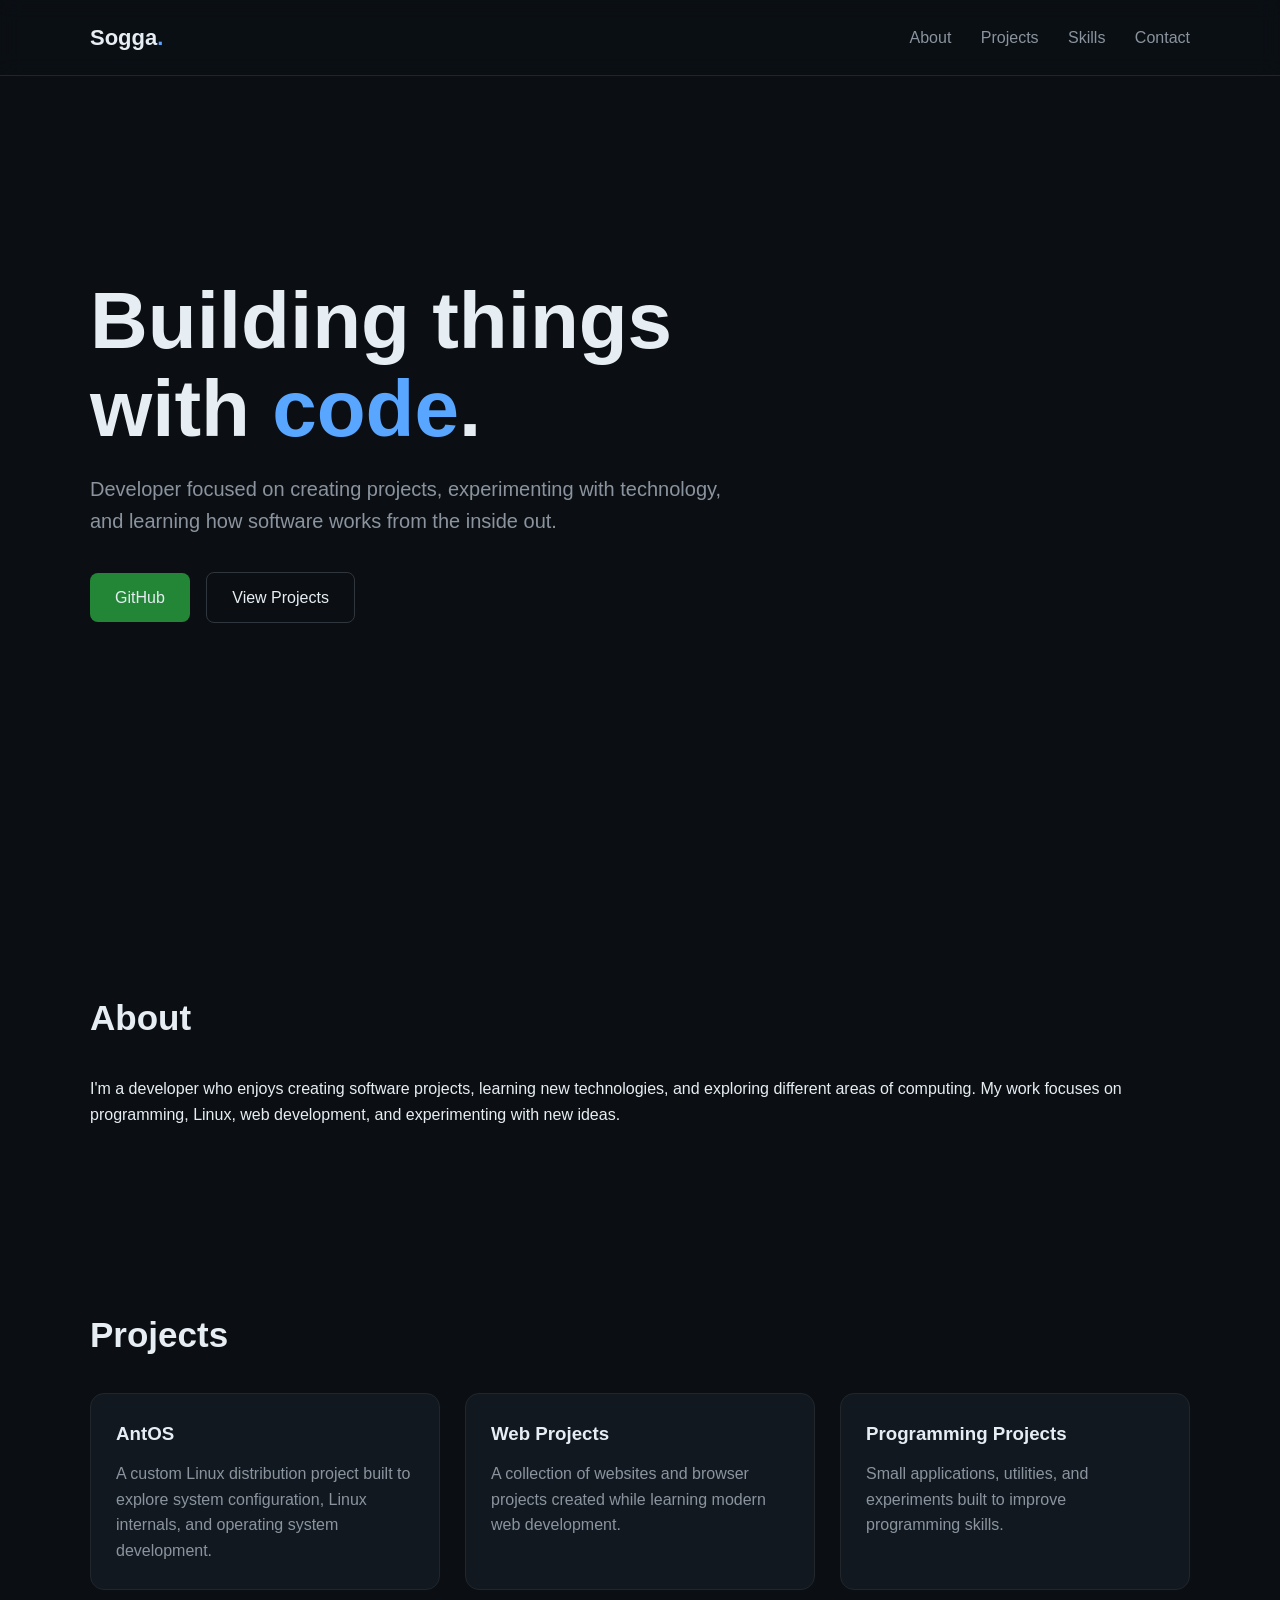
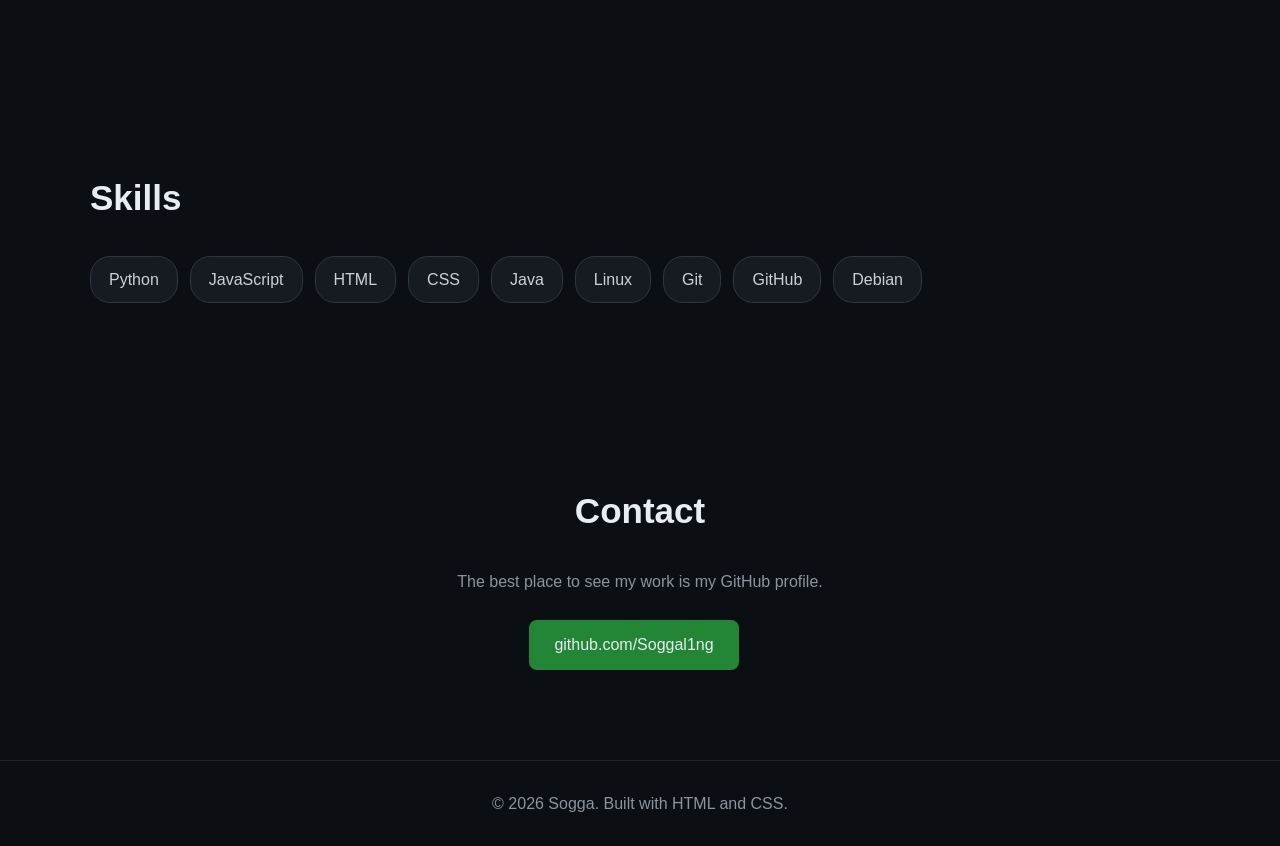
==== index.html @ 079d5b41 "Add initial developer portfolio HTML structure Initial commit of the developer portfolio HTML struct" ====
<!DOCTYPE html>
<html lang="en">
<head>
<meta charset="UTF-8">
<meta name="viewport" content="width=device-width, initial-scale=1.0">

<title>Sogga | Developer Portfolio</title>

<style>
    * {
        margin: 0;
        padding: 0;
        box-sizing: border-box;
    }

    html {
        scroll-behavior: smooth;
    }

    body {
        font-family: Inter, "Segoe UI", Arial, sans-serif;
        background: #0b0f14;
        color: #e6edf3;
        line-height: 1.6;
    }

    a {
        color: inherit;
        text-decoration: none;
    }

    .container {
        width: 90%;
        max-width: 1100px;
        margin: auto;
    }

    /* Navigation */

    nav {
        position: fixed;
        top: 0;
        width: 100%;
        background: rgba(11,15,20,0.8);
        backdrop-filter: blur(10px);
        border-bottom: 1px solid #21262d;
        z-index: 100;
    }

    nav .container {
        display: flex;
        justify-content: space-between;
        align-items: center;
        padding: 20px 0;
    }

    .logo {
        font-size: 22px;
        font-weight: 700;
    }

    .logo span {
        color: #58a6ff;
    }

    nav a {
        margin-left: 25px;
        color: #8b949e;
        transition: 0.3s;
    }

    nav a:hover {
        color: white;
    }


    /* Hero */

    .hero {
        min-height: 100vh;
        display: flex;
        align-items: center;
    }

    .hero h1 {
        font-size: clamp(45px, 8vw, 80px);
        line-height: 1.1;
    }

    .hero h1 span {
        color: #58a6ff;
    }

    .hero p {
        margin-top: 20px;
        max-width: 650px;
        color: #8b949e;
        font-size: 20px;
    }

    .buttons {
        margin-top: 35px;
    }

    .button {
        display: inline-block;
        padding: 12px 25px;
        border-radius: 8px;
        margin-right: 12px;
        background: #238636;
        transition: 0.3s;
    }

    .button:hover {
        transform: translateY(-3px);
        background: #2ea043;
    }

    .button.secondary {
        background: transparent;
        border: 1px solid #30363d;
    }


    /* Sections */

    section {
        padding: 90px 0;
    }

    h2 {
        font-size: 35px;
        margin-bottom: 30px;
    }


    /* Cards */

    .grid {
        display: grid;
        grid-template-columns: repeat(auto-fit,minmax(280px,1fr));
        gap: 25px;
    }

    .card {
        background: #111820;
        border: 1px solid #21262d;
        padding: 25px;
        border-radius: 14px;
        transition: 0.3s;
    }

    .card:hover {
        transform: translateY(-5px);
        border-color: #58a6ff;
    }

    .card h3 {
        margin-bottom: 12px;
    }

    .card p {
        color: #8b949e;
    }


    /* Skills */

    .skills {
        display: flex;
        flex-wrap: wrap;
        gap: 12px;
    }

    .skill {
        background: #161b22;
        border: 1px solid #30363d;
        padding: 10px 18px;
        border-radius: 20px;
        color: #c9d1d9;
    }


    /* Contact */

    .contact {
        text-align: center;
    }

    .contact p {
        color: #8b949e;
    }


    footer {
        text-align: center;
        padding: 30px;
        border-top: 1px solid #21262d;
        color: #8b949e;
    }


    /* Animation */

    .fade {
        animation: fade 1s ease;
    }

    @keyframes fade {
        from {
            opacity: 0;
            transform: translateY(20px);
        }

        to {
            opacity: 1;
            transform: translateY(0);
        }
    }

</style>

</head>

<body>


<nav>
<div class="container">

<div class="logo">
Sogga<span>.</span>
</div>

<div>
<a href="#about">About</a>
<a href="#projects">Projects</a>
<a href="#skills">Skills</a>
<a href="#contact">Contact</a>
</div>

</div>
</nav>



<header class="hero">
<div class="container fade">

<h1>
Building things<br>
with <span>code</span>.
</h1>

<p>
Developer focused on creating projects, experimenting with technology,
and learning how software works from the inside out.
</p>


<div class="buttons">

<a class="button" href="https://github.com/Soggal1ng">
GitHub
</a>

<a class="button secondary" href="#projects">
View Projects
</a>

</div>

</div>
</header>




<section id="about">

<div class="container">

<h2>About</h2>

<p>
I'm a developer who enjoys creating software projects,
learning new technologies, and exploring different areas
of computing.

My work focuses on programming, Linux, web development,
and experimenting with new ideas.
</p>

</div>

</section>





<section id="projects">

<div class="container">

<h2>Projects</h2>


<div class="grid">


<div class="card">

<h3>AntOS</h3>

<p>
A custom Linux distribution project built to explore
system configuration, Linux internals, and operating
system development.
</p>

</div>



<div class="card">

<h3>Web Projects</h3>

<p>
A collection of websites and browser projects created
while learning modern web development.
</p>

</div>



<div class="card">

<h3>Programming Projects</h3>

<p>
Small applications, utilities, and experiments built
to improve programming skills.
</p>

</div>


</div>

</div>

</section>





<section id="skills">

<div class="container">

<h2>Skills</h2>


<div class="skills">

<div class="skill">Python</div>
<div class="skill">JavaScript</div>
<div class="skill">HTML</div>
<div class="skill">CSS</div>
<div class="skill">Java</div>
<div class="skill">Linux</div>
<div class="skill">Git</div>
<div class="skill">GitHub</div>
<div class="skill">Debian</div>

</div>

</div>

</section>





<section id="contact">

<div class="container contact">

<h2>Contact</h2>

<p>
The best place to see my work is my GitHub profile.
</p>

<br>

<a class="button" href="https://github.com/Soggal1ng">
github.com/Soggal1ng
</a>


</div>

</section>




<footer>

© 2026 Sogga. Built with HTML and CSS.

</footer>


</body>
</html>
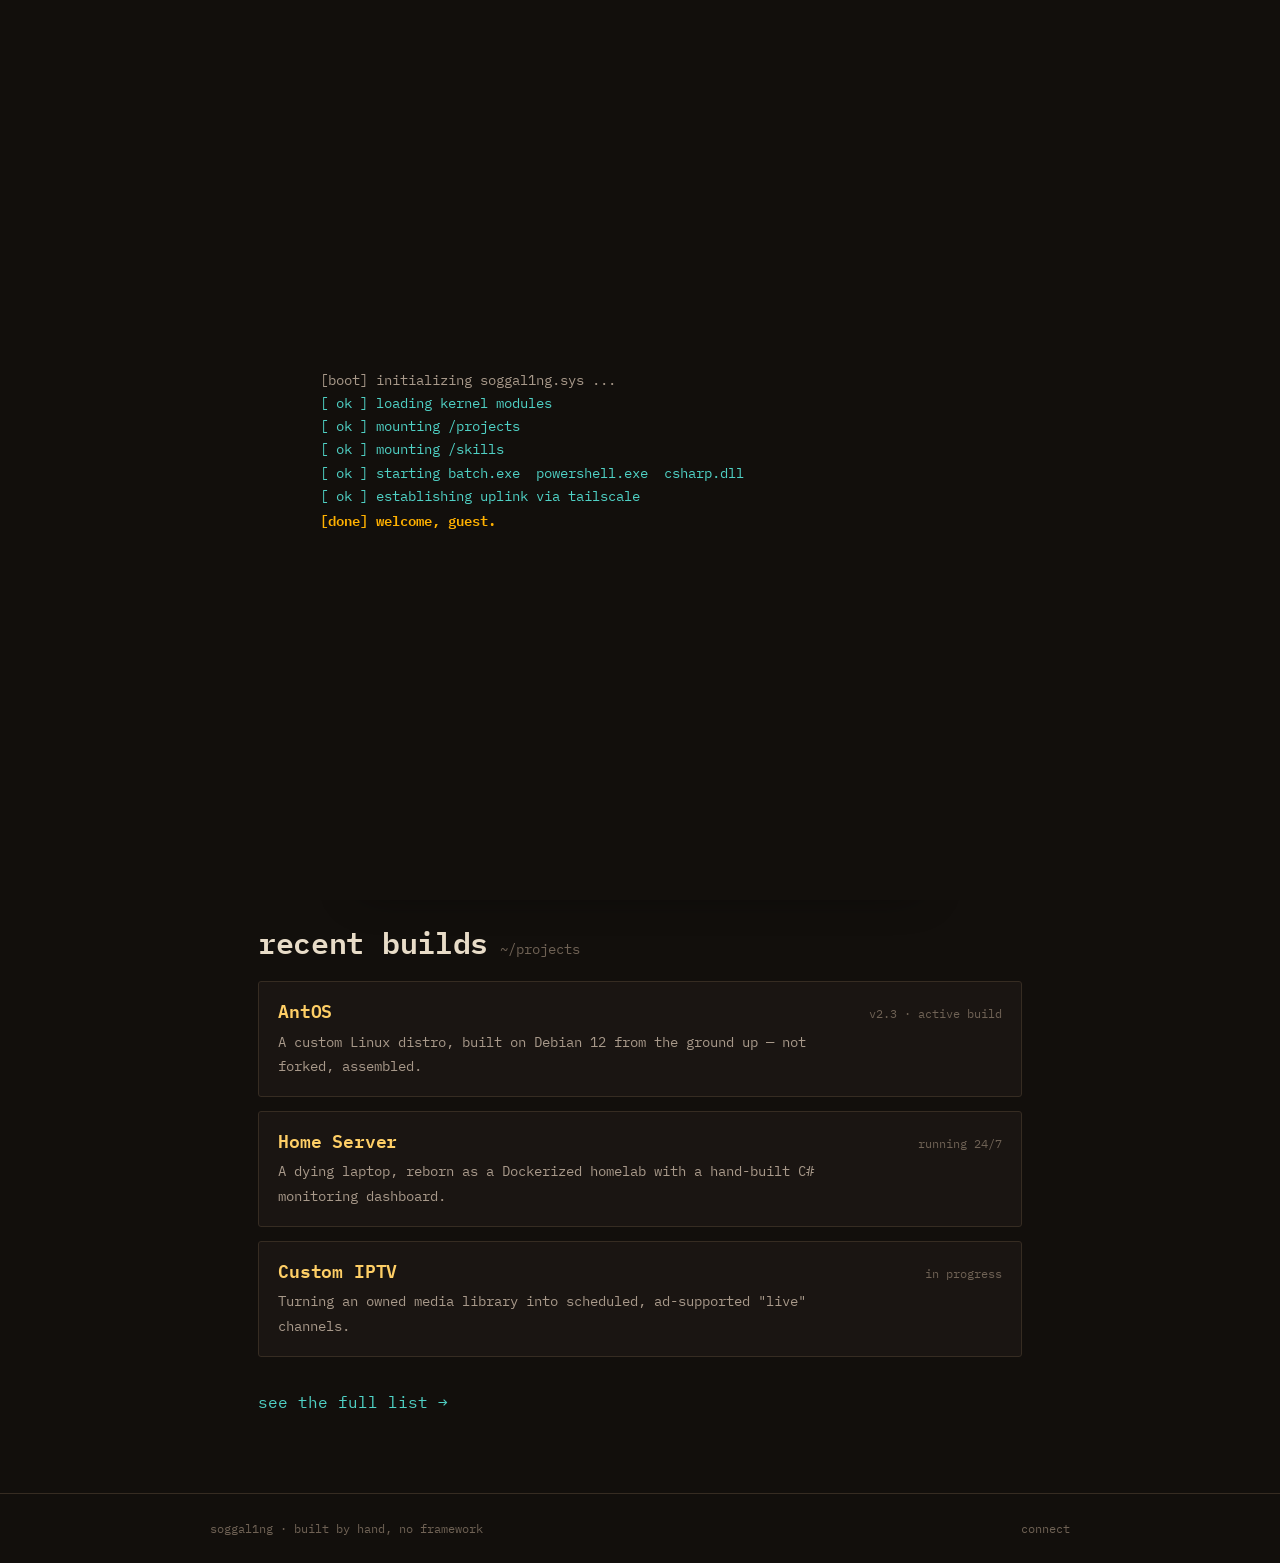
==== commit c0240f90: "Add files via upload" ====
--- a/index.html
+++ b/index.html
@@ -1,422 +1,149 @@
-<!DOCTYPE html>
+<!doctype html>
 <html lang="en">
 <head>
 <meta charset="UTF-8">
-<meta name="viewport" content="width=device-width, initial-scale=1.0">
+<meta name="viewport" content="width=device-width, initial-scale=1">
+<title>soggal1ng — home</title>
+<meta name="description" content="soggal1ng — scripts, self-hosted systems, and one custom Linux distro that refuses to be finished.">
+<link rel="icon" href="data:image/svg+xml,%3Csvg xmlns='http://www.w3.org/2000/svg' viewBox='0 0 100 100'%3E%3Crect width='100' height='100' fill='%23120f0c'/%3E%3Ctext x='50' y='68' font-size='60' text-anchor='middle' fill='%23ffb100' font-family='monospace'%3E%3E%3C/text%3E%3C/svg%3E">
+<link rel="preconnect" href="https://fonts.googleapis.com">
+<link rel="preconnect" href="https://fonts.gstatic.com" crossorigin>
+<link rel="stylesheet" href="css/style.css">
+<link rel="stylesheet" href="css/effects.css">
+<link rel="stylesheet" href="css/components.css">
+</head>
+<body>
+<a class="skip-link" href="#main">Skip to content</a>
+<canvas id="bgfx" aria-hidden="true"></canvas>
 
-<title>Sogga | Developer Portfolio</title>
-
-<style>
-    * {
-        margin: 0;
-        padding: 0;
-        box-sizing: border-box;
-    }
-
-    html {
-        scroll-behavior: smooth;
-    }
-
-    body {
-        font-family: Inter, "Segoe UI", Arial, sans-serif;
-        background: #0b0f14;
-        color: #e6edf3;
-        line-height: 1.6;
-    }
-
-    a {
-        color: inherit;
-        text-decoration: none;
-    }
-
-    .container {
-        width: 90%;
-        max-width: 1100px;
-        margin: auto;
-    }
-
-    /* Navigation */
-
-    nav {
-        position: fixed;
-        top: 0;
-        width: 100%;
-        background: rgba(11,15,20,0.8);
-        backdrop-filter: blur(10px);
-        border-bottom: 1px solid #21262d;
-        z-index: 100;
-    }
-
-    nav .container {
-        display: flex;
-        justify-content: space-between;
-        align-items: center;
-        padding: 20px 0;
-    }
-
-    .logo {
-        font-size: 22px;
-        font-weight: 700;
-    }
-
-    .logo span {
-        color: #58a6ff;
-    }
-
-    nav a {
-        margin-left: 25px;
-        color: #8b949e;
-        transition: 0.3s;
-    }
-
-    nav a:hover {
-        color: white;
-    }
-
-
-    /* Hero */
-
-    .hero {
-        min-height: 100vh;
-        display: flex;
-        align-items: center;
-    }
-
-    .hero h1 {
-        font-size: clamp(45px, 8vw, 80px);
-        line-height: 1.1;
-    }
-
-    .hero h1 span {
-        color: #58a6ff;
-    }
-
-    .hero p {
-        margin-top: 20px;
-        max-width: 650px;
-        color: #8b949e;
-        font-size: 20px;
-    }
-
-    .buttons {
-        margin-top: 35px;
-    }
-
-    .button {
-        display: inline-block;
-        padding: 12px 25px;
-        border-radius: 8px;
-        margin-right: 12px;
-        background: #238636;
-        transition: 0.3s;
-    }
-
-    .button:hover {
-        transform: translateY(-3px);
-        background: #2ea043;
-    }
-
-    .button.secondary {
-        background: transparent;
-        border: 1px solid #30363d;
-    }
-
-
-    /* Sections */
-
-    section {
-        padding: 90px 0;
-    }
-
-    h2 {
-        font-size: 35px;
-        margin-bottom: 30px;
-    }
-
-
-    /* Cards */
-
-    .grid {
-        display: grid;
-        grid-template-columns: repeat(auto-fit,minmax(280px,1fr));
-        gap: 25px;
-    }
-
-    .card {
-        background: #111820;
-        border: 1px solid #21262d;
-        padding: 25px;
-        border-radius: 14px;
-        transition: 0.3s;
-    }
-
-    .card:hover {
-        transform: translateY(-5px);
-        border-color: #58a6ff;
-    }
-
-    .card h3 {
-        margin-bottom: 12px;
-    }
-
-    .card p {
-        color: #8b949e;
-    }
-
-
-    /* Skills */
-
-    .skills {
-        display: flex;
-        flex-wrap: wrap;
-        gap: 12px;
-    }
-
-    .skill {
-        background: #161b22;
-        border: 1px solid #30363d;
-        padding: 10px 18px;
-        border-radius: 20px;
-        color: #c9d1d9;
-    }
-
-
-    /* Contact */
-
-    .contact {
-        text-align: center;
-    }
-
-    .contact p {
-        color: #8b949e;
-    }
-
-
-    footer {
-        text-align: center;
-        padding: 30px;
-        border-top: 1px solid #21262d;
-        color: #8b949e;
-    }
-
-
-    /* Animation */
-
-    .fade {
-        animation: fade 1s ease;
-    }
-
-    @keyframes fade {
-        from {
-            opacity: 0;
-            transform: translateY(20px);
-        }
-
-        to {
-            opacity: 1;
-            transform: translateY(0);
-        }
-    }
-
-</style>
-
-</head>
-
-<body>
-
-
-<nav>
-<div class="container">
-
-<div class="logo">
-Sogga<span>.</span>
+<div id="boot" aria-hidden="true">
+  <div id="boot-log"></div>
+  <p id="boot-skip"></p>
 </div>
 
-<div>
-<a href="#about">About</a>
-<a href="#projects">Projects</a>
-<a href="#skills">Skills</a>
-<a href="#contact">Contact</a>
+<div class="page">
+  <header class="topbar">
+    <div class="topbar-inner">
+      <span class="prompt"><strong>soggal1ng</strong>@web:~$<span class="cursor-blink">&nbsp;</span></span>
+      <nav class="navlinks" aria-label="Primary">
+        <a href="index.html" aria-current="page">home</a>
+        <a href="projects.html">projects</a>
+        <a href="about.html">about</a>
+        <a href="connect.html">connect</a>
+      </nav>
+      <span class="clock"><span class="dot"></span><span id="clock-time">00:00:00</span></span>
+    </div>
+  </header>
+
+  <main id="main">
+    <div class="wrap">
+
+      <section class="hero">
+        <pre class="banner" aria-hidden="true">╔═══════════════════════════════════╗
+║                                     ║
+║          S O G G A L 1 N G         ║
+║                                     ║
+╚═══════════════════════════════════╝</pre>
+
+        <p class="tagline glow">Command-line tinkerer. Builds the tool instead of paying for the subscription.</p>
+        <p class="lede">Batch scripts, a homelab running on hardware that should've been recycled, and a Linux distro built from a Debian base that's somehow still not finished. This is what came out of it.</p>
+
+        <div class="cta-row">
+          <a class="btn primary" href="projects.html">view projects</a>
+          <a class="btn" href="about.html">about me</a>
+        </div>
+      </section>
+
+      <section aria-labelledby="monitor-head">
+        <div class="section-head">
+          <h2 id="monitor-head">system.monitor</h2>
+          <span class="path">~/about<span class="amber">#skills</span></span>
+        </div>
+        <div class="card">
+          <div class="meter-row">
+            <span class="label">Batch Scripting</span>
+            <span class="meter" aria-hidden="true">
+              <i class="on hot"></i><i class="on hot"></i><i class="on hot"></i><i class="on hot"></i><i class="on hot"></i><i class="on hot"></i><i class="on hot"></i><i class="on hot"></i>
+            </span>
+            <span class="status">fluent</span>
+          </div>
+          <div class="meter-row">
+            <span class="label">Linux / Debian</span>
+            <span class="meter" aria-hidden="true">
+              <i class="on hot"></i><i class="on hot"></i><i class="on hot"></i><i class="on hot"></i><i class="on hot"></i><i class="on hot"></i><i></i><i></i>
+            </span>
+            <span class="status">shipped a distro</span>
+          </div>
+          <div class="meter-row">
+            <span class="label">PowerShell</span>
+            <span class="meter" aria-hidden="true">
+              <i class="on"></i><i class="on"></i><i class="on"></i><i></i><i></i><i></i><i></i><i></i>
+            </span>
+            <span class="status">learning</span>
+          </div>
+          <div class="meter-row">
+            <span class="label">C# / .NET</span>
+            <span class="meter" aria-hidden="true">
+              <i class="on"></i><i class="on"></i><i></i><i></i><i></i><i></i><i></i><i></i>
+            </span>
+            <span class="status">learning, the hard way</span>
+          </div>
+        </div>
+      </section>
+
+      <section aria-labelledby="featured-head">
+        <div class="section-head">
+          <h2 id="featured-head">recent builds</h2>
+          <span class="path">~/projects</span>
+        </div>
+        <div class="project-grid">
+          <article class="card">
+            <div class="row1">
+              <h3>AntOS</h3>
+              <span class="stat">v2.3 · active build</span>
+            </div>
+            <p class="tagline">A custom Linux distro, built on Debian 12 from the ground up — not forked, assembled.</p>
+          </article>
+          <article class="card">
+            <div class="row1">
+              <h3>Home Server</h3>
+              <span class="stat">running 24/7</span>
+            </div>
+            <p class="tagline">A dying laptop, reborn as a Dockerized homelab with a hand-built C# monitoring dashboard.</p>
+          </article>
+          <article class="card">
+            <div class="row1">
+              <h3>Custom IPTV</h3>
+              <span class="stat">in progress</span>
+            </div>
+            <p class="tagline">Turning an owned media library into scheduled, ad-supported "live" channels.</p>
+          </article>
+        </div>
+        <p class="mt-lg"><a href="projects.html">see the full list →</a></p>
+      </section>
+
+    </div>
+  </main>
+
+  <footer>
+    <div class="footer-inner">
+      <span>soggal1ng · built by hand, no framework</span>
+      <span><a href="connect.html">connect</a></span>
+    </div>
+  </footer>
 </div>
 
-</div>
-</nav>
-
-
-
-<header class="hero">
-<div class="container fade">
-
-<h1>
-Building things<br>
-with <span>code</span>.
-</h1>
-
-<p>
-Developer focused on creating projects, experimenting with technology,
-and learning how software works from the inside out.
-</p>
-
-
-<div class="buttons">
-
-<a class="button" href="https://github.com/Soggal1ng">
-GitHub
-</a>
-
-<a class="button secondary" href="#projects">
-View Projects
-</a>
-
+<div id="cmdbar" data-collapsed="true">
+  <button id="cmdbar-toggle" class="cmdbar-toggle"><strong>_</strong> terminal — type "help"</button>
+  <div class="cmdbar-input-row">
+    <span class="prefix">$</span>
+    <input id="cmd-input" type="text" autocomplete="off" spellcheck="false" aria-label="Command input">
+  </div>
+  <div id="cmd-output" aria-live="polite"></div>
 </div>
 
-</div>
-</header>
-
-
-
-
-<section id="about">
-
-<div class="container">
-
-<h2>About</h2>
-
-<p>
-I'm a developer who enjoys creating software projects,
-learning new technologies, and exploring different areas
-of computing.
-
-My work focuses on programming, Linux, web development,
-and experimenting with new ideas.
-</p>
-
-</div>
-
-</section>
-
-
-
-
-
-<section id="projects">
-
-<div class="container">
-
-<h2>Projects</h2>
-
-
-<div class="grid">
-
-
-<div class="card">
-
-<h3>AntOS</h3>
-
-<p>
-A custom Linux distribution project built to explore
-system configuration, Linux internals, and operating
-system development.
-</p>
-
-</div>
-
-
-
-<div class="card">
-
-<h3>Web Projects</h3>
-
-<p>
-A collection of websites and browser projects created
-while learning modern web development.
-</p>
-
-</div>
-
-
-
-<div class="card">
-
-<h3>Programming Projects</h3>
-
-<p>
-Small applications, utilities, and experiments built
-to improve programming skills.
-</p>
-
-</div>
-
-
-</div>
-
-</div>
-
-</section>
-
-
-
-
-
-<section id="skills">
-
-<div class="container">
-
-<h2>Skills</h2>
-
-
-<div class="skills">
-
-<div class="skill">Python</div>
-<div class="skill">JavaScript</div>
-<div class="skill">HTML</div>
-<div class="skill">CSS</div>
-<div class="skill">Java</div>
-<div class="skill">Linux</div>
-<div class="skill">Git</div>
-<div class="skill">GitHub</div>
-<div class="skill">Debian</div>
-
-</div>
-
-</div>
-
-</section>
-
-
-
-
-
-<section id="contact">
-
-<div class="container contact">
-
-<h2>Contact</h2>
-
-<p>
-The best place to see my work is my GitHub profile.
-</p>
-
-<br>
-
-<a class="button" href="https://github.com/Soggal1ng">
-github.com/Soggal1ng
-</a>
-
-
-</div>
-
-</section>
-
-
-
-
-<footer>
-
-© 2026 Sogga. Built with HTML and CSS.
-
-</footer>
-
-
+<script src="js/matrix.js"></script>
+<script src="js/boot.js"></script>
+<script src="js/terminal.js"></script>
 </body>
 </html>
--- a/css/style.css
+++ b/css/style.css
@@ -0,0 +1,297 @@
+@import url('https://fonts.googleapis.com/css2?family=IBM+Plex+Mono:ital,wght@0,400;0,500;0,600;0,700;1,400&display=swap');
+
+:root {
+  --bg: #120f0c;
+  --bg-alt: #1a1512;
+  --bg-raised: #221c17;
+  --bg-overlay: rgba(18, 15, 12, 0.92);
+
+  --fg: #e8dcc8;
+  --fg-dim: #a8998a;
+  --fg-faint: #6f6255;
+
+  --amber: #ffb100;
+  --amber-soft: #ffcf66;
+  --amber-dim: #8a5f00;
+
+  --teal: #4fd1c5;
+  --teal-dim: #2b6f68;
+
+  --red: #e5484d;
+
+  --border: #362c22;
+  --border-soft: #241d17;
+
+  --radius: 3px;
+  --font-mono: 'IBM Plex Mono', 'Fira Code', ui-monospace, 'SFMono-Regular', Menlo, Consolas, monospace;
+
+  --maxw: 860px;
+  --gutter: clamp(1.25rem, 5vw, 3rem);
+
+  --ease: cubic-bezier(0.16, 1, 0.3, 1);
+}
+
+* {
+  box-sizing: border-box;
+  margin: 0;
+  padding: 0;
+}
+
+html {
+  color-scheme: dark;
+  scroll-behavior: smooth;
+}
+
+@media (prefers-reduced-motion: reduce) {
+  html { scroll-behavior: auto; }
+  *, *::before, *::after {
+    animation-duration: 0.001ms !important;
+    animation-iteration-count: 1 !important;
+    transition-duration: 0.001ms !important;
+    scroll-behavior: auto !important;
+  }
+}
+
+body {
+  background: var(--bg);
+  color: var(--fg);
+  font-family: var(--font-mono);
+  font-size: 16px;
+  line-height: 1.7;
+  min-height: 100vh;
+  position: relative;
+  overflow-x: hidden;
+}
+
+body::before {
+  content: '';
+  position: fixed;
+  inset: 0;
+  pointer-events: none;
+  z-index: 2;
+  background: repeating-linear-gradient(
+    to bottom,
+    rgba(0, 0, 0, 0) 0px,
+    rgba(0, 0, 0, 0) 2px,
+    rgba(0, 0, 0, 0.12) 3px
+  );
+  mix-blend-mode: multiply;
+  opacity: 0.35;
+}
+
+body::after {
+  content: '';
+  position: fixed;
+  inset: 0;
+  pointer-events: none;
+  z-index: 2;
+  background: radial-gradient(ellipse at 50% 0%, rgba(255, 177, 0, 0.05), transparent 60%),
+              radial-gradient(ellipse at 50% 100%, rgba(0, 0, 0, 0.55), transparent 65%);
+}
+
+::selection {
+  background: var(--amber);
+  color: #120f0c;
+}
+
+a {
+  color: var(--teal);
+  text-decoration: none;
+  border-bottom: 1px solid transparent;
+  transition: border-color 0.15s var(--ease), color 0.15s var(--ease);
+}
+a:hover, a:focus-visible {
+  border-color: currentColor;
+}
+
+:focus-visible {
+  outline: 2px solid var(--amber);
+  outline-offset: 3px;
+}
+
+h1, h2, h3, h4 {
+  font-weight: 600;
+  line-height: 1.25;
+  letter-spacing: -0.01em;
+  color: var(--fg);
+}
+
+h1 { font-size: clamp(1.9rem, 3.4vw + 1rem, 3rem); }
+h2 { font-size: clamp(1.4rem, 1.6vw + 1rem, 1.9rem); }
+h3 { font-size: 1.15rem; }
+
+p { max-width: 68ch; }
+
+code, .mono-tight { font-variant-ligatures: none; }
+
+.skip-link {
+  position: absolute;
+  left: -999px;
+  top: 0;
+  background: var(--amber);
+  color: #120f0c;
+  padding: 0.6em 1em;
+  z-index: 100;
+  font-weight: 600;
+}
+.skip-link:focus {
+  left: var(--gutter);
+  top: 1rem;
+}
+
+/* ---------- layout shell ---------- */
+
+.page {
+  position: relative;
+  z-index: 3;
+  display: flex;
+  flex-direction: column;
+  min-height: 100vh;
+}
+
+.wrap {
+  width: 100%;
+  max-width: var(--maxw);
+  margin-inline: auto;
+  padding-inline: var(--gutter);
+}
+
+main {
+  flex: 1;
+  padding-top: clamp(2.5rem, 5vw, 4rem);
+  padding-bottom: clamp(3rem, 6vw, 5rem);
+}
+
+section + section {
+  margin-top: clamp(3rem, 6vw, 5rem);
+}
+
+/* ---------- topbar / prompt nav ---------- */
+
+.topbar {
+  position: sticky;
+  top: 0;
+  z-index: 20;
+  background: var(--bg-overlay);
+  backdrop-filter: blur(6px);
+  border-bottom: 1px solid var(--border);
+}
+
+.topbar-inner {
+  width: 100%;
+  max-width: var(--maxw);
+  margin-inline: auto;
+  padding: 0.85rem var(--gutter);
+  display: flex;
+  align-items: center;
+  gap: 1.25rem;
+  flex-wrap: wrap;
+}
+
+.prompt {
+  color: var(--teal);
+  font-size: 0.85rem;
+  white-space: nowrap;
+  flex-shrink: 0;
+}
+.prompt strong { color: var(--amber); font-weight: 600; }
+
+.cursor-blink {
+  display: inline-block;
+  width: 0.55em;
+  background: var(--amber);
+  color: var(--amber);
+  animation: blink 1.1s steps(1) infinite;
+}
+@keyframes blink { 50% { opacity: 0; } }
+
+.navlinks {
+  display: flex;
+  gap: 1.1rem;
+  font-size: 0.85rem;
+  flex-wrap: wrap;
+  margin-left: auto;
+}
+.navlinks a {
+  color: var(--fg-dim);
+  border-bottom: none;
+  padding-bottom: 2px;
+}
+.navlinks a::before { content: '~/'; color: var(--fg-faint); }
+.navlinks a:hover, .navlinks a:focus-visible {
+  color: var(--amber-soft);
+}
+.navlinks a[aria-current="page"] {
+  color: var(--amber);
+  border-bottom: 1px solid var(--amber-dim);
+}
+
+.clock {
+  font-size: 0.78rem;
+  color: var(--fg-faint);
+  white-space: nowrap;
+}
+.clock .dot {
+  display: inline-block;
+  width: 6px;
+  height: 6px;
+  border-radius: 50%;
+  background: var(--teal);
+  margin-right: 0.5em;
+  box-shadow: 0 0 6px var(--teal);
+  animation: pulse 2.2s ease-in-out infinite;
+}
+@keyframes pulse {
+  0%, 100% { opacity: 1; }
+  50% { opacity: 0.35; }
+}
+
+/* ---------- footer ---------- */
+
+footer {
+  border-top: 1px solid var(--border);
+  padding: 1.5rem var(--gutter);
+}
+.footer-inner {
+  width: 100%;
+  max-width: var(--maxw);
+  margin-inline: auto;
+  display: flex;
+  justify-content: space-between;
+  align-items: center;
+  gap: 1rem;
+  flex-wrap: wrap;
+  font-size: 0.78rem;
+  color: var(--fg-faint);
+}
+.footer-inner a { color: var(--fg-faint); }
+.footer-inner a:hover { color: var(--teal); }
+
+/* ---------- eyebrow / section headers ---------- */
+
+.section-head {
+  display: flex;
+  align-items: baseline;
+  gap: 0.75rem;
+  margin-bottom: 1.25rem;
+  flex-wrap: wrap;
+}
+.section-head .path {
+  color: var(--fg-faint);
+  font-size: 0.85rem;
+}
+.section-head .path .amber { color: var(--amber-dim); }
+
+hr.rule {
+  border: none;
+  border-top: 1px dashed var(--border);
+  margin: 2rem 0;
+}
+
+/* ---------- responsive ---------- */
+
+@media (max-width: 640px) {
+  .topbar-inner { gap: 0.6rem; }
+  .navlinks { gap: 0.8rem; width: 100%; order: 3; }
+  .clock { order: 2; margin-left: auto; }
+}
--- a/css/effects.css
+++ b/css/effects.css
@@ -0,0 +1,424 @@
+/* ---------- background texture canvas ---------- */
+
+#bgfx {
+  position: fixed;
+  inset: 0;
+  z-index: 0;
+  opacity: 0.05;
+  pointer-events: none;
+}
+
+/* ---------- glow text ---------- */
+
+.glow {
+  color: var(--amber);
+  text-shadow: 0 0 6px rgba(255, 177, 0, 0.55), 0 0 24px rgba(255, 177, 0, 0.18);
+}
+
+.glow-teal {
+  color: var(--teal);
+  text-shadow: 0 0 6px rgba(79, 209, 197, 0.45), 0 0 20px rgba(79, 209, 197, 0.15);
+}
+
+/* ---------- ascii banner ---------- */
+
+.banner {
+  font-size: clamp(0.6rem, 1.7vw, 1.05rem);
+  line-height: 1.35;
+  white-space: pre;
+  color: var(--amber);
+  text-shadow: 0 0 8px rgba(255, 177, 0, 0.4);
+  overflow-x: auto;
+  display: inline-block;
+}
+
+/* ---------- boot sequence overlay ---------- */
+
+#boot {
+  position: fixed;
+  inset: 0;
+  z-index: 50;
+  background: var(--bg);
+  display: flex;
+  align-items: center;
+  justify-content: center;
+  padding: var(--gutter);
+  transition: opacity 0.5s var(--ease), visibility 0.5s var(--ease);
+}
+
+#boot[data-hidden="true"] {
+  opacity: 0;
+  visibility: hidden;
+  pointer-events: none;
+}
+
+#boot-log {
+  width: 100%;
+  max-width: 640px;
+  font-size: 0.85rem;
+  color: var(--fg-dim);
+}
+
+#boot-log .line {
+  opacity: 0;
+  animation: bootline 0.18s var(--ease) forwards;
+  white-space: pre-wrap;
+}
+
+@keyframes bootline {
+  from { opacity: 0; transform: translateY(2px); }
+  to { opacity: 1; transform: translateY(0); }
+}
+
+#boot-log .ok { color: var(--teal); }
+#boot-log .done { color: var(--amber); font-weight: 600; }
+
+#boot-skip {
+  margin-top: 1.5rem;
+  font-size: 0.72rem;
+  color: var(--fg-faint);
+}
+
+/* ---------- hero ---------- */
+
+.hero {
+  display: grid;
+  gap: 1.1rem;
+}
+
+.hero .tagline {
+  font-size: clamp(1.05rem, 1.4vw + 0.7rem, 1.35rem);
+  color: var(--fg);
+  max-width: 46ch;
+}
+
+.hero .lede {
+  color: var(--fg-dim);
+  max-width: 58ch;
+}
+
+.cta-row {
+  display: flex;
+  gap: 0.9rem;
+  margin-top: 0.5rem;
+  flex-wrap: wrap;
+}
+
+.btn {
+  display: inline-flex;
+  align-items: center;
+  gap: 0.5em;
+  font-family: var(--font-mono);
+  font-size: 0.88rem;
+  padding: 0.6em 1.1em;
+  border: 1px solid var(--border);
+  border-radius: var(--radius);
+  background: var(--bg-alt);
+  color: var(--fg);
+  cursor: pointer;
+  transition: border-color 0.15s var(--ease), color 0.15s var(--ease), background 0.15s var(--ease);
+}
+.btn::before { content: '$'; color: var(--fg-faint); }
+.btn:hover, .btn:focus-visible {
+  border-color: var(--amber-dim);
+  color: var(--amber-soft);
+}
+.btn.primary {
+  background: var(--amber);
+  color: #17130d;
+  border-color: var(--amber);
+  font-weight: 600;
+}
+.btn.primary::before { color: #17130d; opacity: 0.55; }
+.btn.primary:hover, .btn.primary:focus-visible {
+  background: var(--amber-soft);
+  border-color: var(--amber-soft);
+  color: #17130d;
+}
+
+/* ---------- system monitor (skills) ---------- */
+
+.meter-row {
+  display: grid;
+  grid-template-columns: 10rem 1fr auto;
+  align-items: center;
+  gap: 0.9rem;
+  padding: 0.5rem 0;
+  font-size: 0.85rem;
+}
+.meter-row .label { color: var(--fg); }
+.meter-row .status { color: var(--fg-faint); font-size: 0.75rem; text-align: right; white-space: nowrap; }
+
+.meter {
+  display: flex;
+  gap: 3px;
+}
+.meter i {
+  width: 10px;
+  height: 14px;
+  background: var(--border);
+  border-radius: 1px;
+}
+.meter i.on {
+  background: var(--teal);
+  box-shadow: 0 0 5px rgba(79, 209, 197, 0.5);
+}
+.meter i.on.hot {
+  background: var(--amber);
+  box-shadow: 0 0 5px rgba(255, 177, 0, 0.5);
+}
+
+/* ---------- cards ---------- */
+
+.card {
+  border: 1px solid var(--border);
+  background: var(--bg-alt);
+  border-radius: var(--radius);
+  padding: 1.1rem 1.2rem;
+}
+
+.project-card {
+  border: 1px solid var(--border);
+  background: var(--bg-alt);
+  padding: 1.1rem 1.25rem;
+  cursor: pointer;
+  position: relative;
+  transition: border-color 0.15s var(--ease);
+}
+.project-card:hover, .project-card:focus-visible {
+  border-color: var(--amber-dim);
+}
+.row1 {
+  display: flex;
+  justify-content: space-between;
+  align-items: baseline;
+  gap: 1rem;
+}
+.project-card h3, .card h3 { color: var(--amber-soft); }
+.stat {
+  font-size: 0.72rem;
+  color: var(--fg-faint);
+  white-space: nowrap;
+}
+.project-card .tagline, .card .tagline {
+  color: var(--fg-dim);
+  font-size: 0.9rem;
+  margin-top: 0.35rem;
+}
+.tag-row {
+  display: flex;
+  gap: 0.5rem;
+  flex-wrap: wrap;
+  margin-top: 0.8rem;
+}
+.tag {
+  font-size: 0.68rem;
+  padding: 0.2em 0.6em;
+  border: 1px solid var(--border);
+  color: var(--fg-faint);
+  border-radius: 999px;
+}
+.open-hint {
+  position: absolute;
+  right: 1.2rem;
+  bottom: 0.9rem;
+  font-size: 0.68rem;
+  color: var(--fg-faint);
+  opacity: 0;
+  transition: opacity 0.15s var(--ease);
+}
+.project-card:hover .open-hint,
+.project-card:focus-visible .open-hint { opacity: 1; }
+
+/* ---------- filter tabs ---------- */
+
+.filters {
+  display: flex;
+  gap: 0.6rem;
+  flex-wrap: wrap;
+  margin-bottom: 1.4rem;
+}
+.filter-btn {
+  font-family: var(--font-mono);
+  font-size: 0.78rem;
+  padding: 0.4em 0.85em;
+  background: transparent;
+  border: 1px solid var(--border);
+  color: var(--fg-dim);
+  cursor: pointer;
+  border-radius: 999px;
+}
+.filter-btn[aria-pressed="true"] {
+  border-color: var(--amber-dim);
+  color: var(--amber-soft);
+  background: rgba(255, 177, 0, 0.06);
+}
+
+.project-grid {
+  display: grid;
+  gap: 0.85rem;
+}
+
+/* ---------- modal ---------- */
+
+.modal-backdrop {
+  position: fixed;
+  inset: 0;
+  background: rgba(10, 8, 6, 0.72);
+  backdrop-filter: blur(2px);
+  z-index: 60;
+  display: flex;
+  align-items: flex-start;
+  justify-content: center;
+  padding: 8vh var(--gutter) 4rem;
+  opacity: 0;
+  visibility: hidden;
+  transition: opacity 0.18s var(--ease), visibility 0.18s var(--ease);
+}
+.modal-backdrop[data-open="true"] {
+  opacity: 1;
+  visibility: visible;
+}
+.modal {
+  width: 100%;
+  max-width: 620px;
+  background: var(--bg-raised);
+  border: 1px solid var(--border);
+  box-shadow: 0 20px 60px rgba(0,0,0,0.5);
+  transform: translateY(8px);
+  transition: transform 0.18s var(--ease);
+}
+.modal-backdrop[data-open="true"] .modal {
+  transform: translateY(0);
+}
+.modal-titlebar {
+  display: flex;
+  align-items: center;
+  justify-content: space-between;
+  padding: 0.6rem 1rem;
+  border-bottom: 1px solid var(--border);
+  font-size: 0.78rem;
+  color: var(--fg-faint);
+}
+.modal-close {
+  background: none;
+  border: none;
+  color: var(--fg-faint);
+  font-family: var(--font-mono);
+  cursor: pointer;
+  font-size: 0.95rem;
+  padding: 0.2em 0.5em;
+}
+.modal-close:hover { color: var(--red); }
+.modal-body { padding: 1.4rem 1.5rem 1.6rem; max-height: 70vh; overflow-y: auto; }
+.modal-body h3 { color: var(--amber-soft); margin-bottom: 0.2rem; }
+.modal-body .status-line { color: var(--fg-faint); font-size: 0.78rem; margin-bottom: 1rem; }
+.modal-body p { color: var(--fg-dim); margin-bottom: 0.8rem; }
+.modal-body ul { list-style: none; margin: 0.8rem 0; }
+.modal-body li {
+  color: var(--fg-dim);
+  padding-left: 1.1em;
+  position: relative;
+  margin-bottom: 0.4rem;
+  font-size: 0.92rem;
+}
+.modal-body li::before {
+  content: '›';
+  position: absolute;
+  left: 0;
+  color: var(--teal);
+}
+
+/* ---------- terminal window chrome (about / connect blocks) ---------- */
+
+.termwin {
+  border: 1px solid var(--border);
+  background: var(--bg-alt);
+  border-radius: var(--radius);
+  overflow: hidden;
+}
+.termwin .bar {
+  display: flex;
+  align-items: center;
+  gap: 0.5rem;
+  padding: 0.55rem 0.8rem;
+  border-bottom: 1px solid var(--border);
+  background: var(--bg-raised);
+}
+.termwin .bar span {
+  width: 9px; height: 9px; border-radius: 50%;
+  background: var(--border);
+}
+.termwin .bar .title {
+  margin-left: 0.6rem;
+  font-size: 0.72rem;
+  color: var(--fg-faint);
+  width: auto;
+  border-radius: 0;
+  background: none;
+}
+.termwin .body {
+  padding: 1.1rem 1.25rem;
+  font-size: 0.92rem;
+}
+.termwin .body .k { color: var(--teal); }
+.termwin .body .c { color: var(--fg-faint); }
+.termwin .body .v { color: var(--amber-soft); }
+
+/* ---------- interactive command bar ---------- */
+
+#cmdbar {
+  position: fixed;
+  left: 50%;
+  bottom: 1.2rem;
+  transform: translate(-50%, 0);
+  z-index: 40;
+  width: min(560px, calc(100% - 2.4rem));
+  border: 1px solid var(--border);
+  background: var(--bg-overlay);
+  backdrop-filter: blur(8px);
+  border-radius: var(--radius);
+  box-shadow: 0 10px 40px rgba(0,0,0,0.45);
+  transition: opacity 0.2s var(--ease), transform 0.2s var(--ease);
+}
+#cmdbar[data-collapsed="true"] .cmdbar-input-row { display: none; }
+.cmdbar-toggle {
+  width: 100%;
+  display: flex;
+  align-items: center;
+  gap: 0.6rem;
+  padding: 0.55rem 0.9rem;
+  background: none;
+  border: none;
+  color: var(--fg-faint);
+  font-family: var(--font-mono);
+  font-size: 0.78rem;
+  cursor: pointer;
+  text-align: left;
+}
+.cmdbar-toggle strong { color: var(--teal); }
+.cmdbar-input-row {
+  display: flex;
+  align-items: center;
+  gap: 0.5rem;
+  padding: 0 0.9rem 0.75rem;
+}
+.cmdbar-input-row .prefix { color: var(--amber); font-size: 0.85rem; }
+#cmd-input {
+  flex: 1;
+  background: none;
+  border: none;
+  color: var(--fg);
+  font-family: var(--font-mono);
+  font-size: 0.85rem;
+}
+#cmd-input:focus { outline: none; }
+#cmd-output {
+  padding: 0 0.9rem 0.7rem;
+  font-size: 0.78rem;
+  color: var(--fg-dim);
+  max-height: 7.5rem;
+  overflow-y: auto;
+}
+#cmd-output div { margin-bottom: 0.25rem; }
+#cmd-output .echoed::before { content: '> '; color: var(--fg-faint); }
--- a/css/components.css
+++ b/css/components.css
@@ -0,0 +1,104 @@
+/* ---------- page intro blocks (about / connect / projects headers) ---------- */
+
+.intro {
+  max-width: 62ch;
+}
+.intro .lede { color: var(--fg-dim); }
+
+/* ---------- timeline (about: learning path) ---------- */
+
+.timeline {
+  border-left: 1px solid var(--border);
+  margin-left: 0.4rem;
+  padding-left: 1.4rem;
+  display: grid;
+  gap: 1.6rem;
+}
+.timeline .step {
+  position: relative;
+}
+.timeline .step::before {
+  content: '';
+  position: absolute;
+  left: -1.65rem;
+  top: 0.35rem;
+  width: 9px;
+  height: 9px;
+  border-radius: 50%;
+  background: var(--bg);
+  border: 2px solid var(--teal-dim);
+}
+.timeline .step.active::before {
+  border-color: var(--amber);
+  background: var(--amber);
+  box-shadow: 0 0 8px rgba(255, 177, 0, 0.5);
+}
+.timeline .step .when {
+  font-size: 0.72rem;
+  color: var(--fg-faint);
+  text-transform: lowercase;
+}
+.timeline .step h3 { font-size: 1rem; margin-top: 0.15rem; }
+.timeline .step p { color: var(--fg-dim); font-size: 0.9rem; margin-top: 0.3rem; }
+
+/* ---------- skill matrix grid ---------- */
+
+.skill-groups {
+  display: grid;
+  gap: 1.6rem;
+}
+.skill-group .cat {
+  font-size: 0.72rem;
+  color: var(--fg-faint);
+  margin-bottom: 0.4rem;
+}
+.skill-group .cat .amber { color: var(--amber-dim); }
+
+/* ---------- bio panel ---------- */
+
+.bio-line { display: flex; gap: 0.6rem; margin-bottom: 0.5rem; font-size: 0.92rem; }
+.bio-line .k { color: var(--teal); flex-shrink: 0; }
+.bio-line .v { color: var(--fg); }
+
+/* ---------- connect page ---------- */
+
+.connect-grid {
+  display: grid;
+  gap: 1.1rem;
+  grid-template-columns: repeat(auto-fit, minmax(230px, 1fr));
+}
+.connect-card {
+  border: 1px solid var(--border);
+  background: var(--bg-alt);
+  padding: 1.1rem 1.2rem;
+  display: grid;
+  gap: 0.5rem;
+}
+.connect-card h3 { font-size: 0.95rem; color: var(--amber-soft); }
+.connect-card p { color: var(--fg-dim); font-size: 0.85rem; }
+.connect-card .btn { margin-top: 0.3rem; align-self: start; }
+
+.config-block {
+  font-size: 0.86rem;
+  line-height: 1.85;
+  white-space: pre-wrap;
+}
+.config-block .punc { color: var(--fg-faint); }
+.config-block .key { color: var(--teal); }
+.config-block .str { color: var(--amber-soft); }
+.config-block .todo { color: var(--fg-faint); font-style: italic; }
+
+/* ---------- 404-ish empty state ---------- */
+
+.empty-state {
+  border: 1px dashed var(--border);
+  padding: 2.2rem 1.5rem;
+  text-align: left;
+  color: var(--fg-faint);
+  font-size: 0.85rem;
+}
+
+/* ---------- utility ---------- */
+
+.mt-lg { margin-top: 2rem; }
+.small { font-size: 0.82rem; color: var(--fg-dim); }
